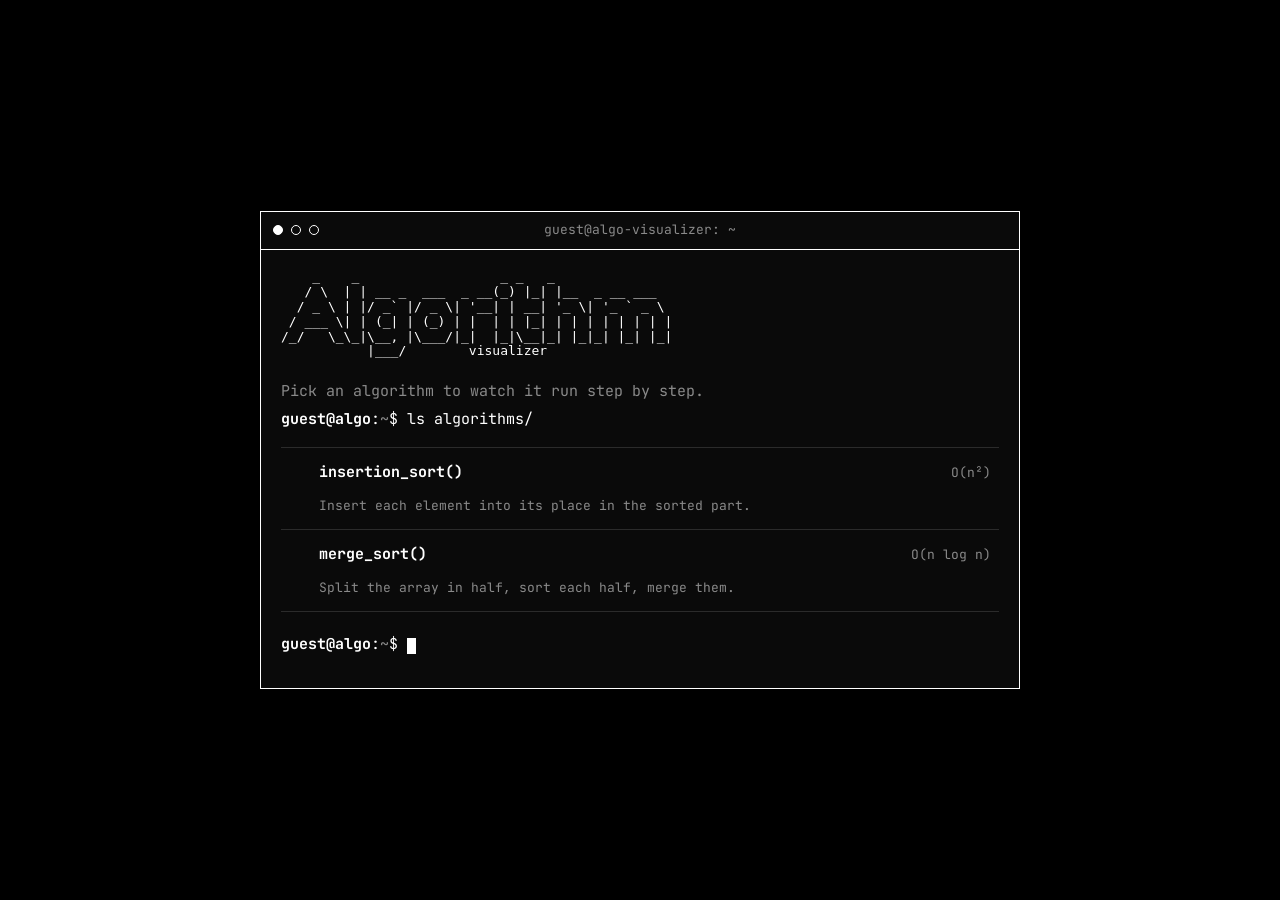
==== index.html @ 6cd5d875 "feat: add landing page with insertion_sort() and merge_sort() menu" ====
<!doctype html>
<html lang="en">
  <head>
    <meta charset="UTF-8" />
    <meta name="viewport" content="width=device-width, initial-scale=1" />
    <title>Algorithm Visualizer</title>
    <meta
      name="description"
      content="Minimal, interactive sorting & selection algorithm visualizer."
    />
    <link rel="preconnect" href="https://fonts.googleapis.com" />
    <link rel="preconnect" href="https://fonts.gstatic.com" crossorigin />
    <link
      href="https://fonts.googleapis.com/css2?family=JetBrains+Mono:wght@400;700&display=swap"
      rel="stylesheet"
    />
    <link rel="stylesheet" href="css/style.css" />
  </head>
  <body>
    <main class="terminal">
      <div class="titlebar">
        <span class="dot"></span><span class="dot"></span
        ><span class="dot"></span>
        <span class="title">guest@algo-visualizer: ~</span>
      </div>

      <div class="screen">
        <pre class="banner" aria-label="Algorithm Visualizer">
    _    _                  _ _   _
   / \  | | __ _  ___  _ __(_) |_| |__  _ __ ___
  / _ \ | |/ _` |/ _ \| '__| | __| '_ \| '_ ` _ \
 / ___ \| | (_| | (_) | |  | | |_| | | | | | | | |
/_/   \_\_|\__, |\___/|_|  |_|\__|_| |_|_| |_| |_|
           |___/        visualizer</pre
        >

        <p class="dim">Pick an algorithm to watch it run step by step.</p>

        <p class="prompt">
          <span class="user">guest@algo</span>:<span class="path">~</span>$ ls
          algorithms/
        </p>

        <ul class="algo-list">
          <li>
            <a class="algo-link" href="insertion-sort.html">
              <span class="caret">&gt;</span>
              <span class="name">insertion_sort()</span>
              <span class="meta">O(n²)</span>
              <span class="desc"
                >Insert each element into its place in the sorted part.</span
              >
            </a>
          </li>
          <li>
            <a class="algo-link" href="merge-sort.html">
              <span class="caret">&gt;</span>
              <span class="name">merge_sort()</span>
              <span class="meta">O(n log n)</span>
              <span class="desc"
                >Split the array in half, sort each half, merge them.</span
              >
            </a>
          </li>
        </ul>

        <p class="prompt">
          <span class="user">guest@algo</span>:<span class="path">~</span>$
          <span class="cursor" aria-hidden="true"></span>
        </p>
      </div>
    </main>
  </body>
</html>
---- css/style.css ----
/* Algorithm Visualizer - terminal theme (black & white) */

:root {
  --bg: #000;
  --fg: #fff;
  --dim: #8a8a8a;
  --line: #2b2b2b;
  --panel: #0a0a0a;
  --font: "JetBrains Mono", ui-monospace, "SF Mono", Menlo, Consolas, "Liberation Mono", monospace;
}

* { box-sizing: border-box; }

html, body { height: 100%; }

body {
  margin: 0;
  background: var(--bg);
  color: var(--fg);
  font-family: var(--font);
  font-size: 15px;
  line-height: 1.6;
  display: flex;
  align-items: center;
  justify-content: center;
  padding: 24px 16px;
}

a { color: inherit; text-decoration: none; }

:focus-visible {
  outline: 2px solid var(--fg);
  outline-offset: 3px;
}

/* ---------- terminal window ---------- */
.terminal {
  width: 100%;
  max-width: 760px;
  border: 1px solid var(--fg);
  background: var(--panel);
}

.titlebar {
  display: flex;
  align-items: center;
  gap: 8px;
  padding: 8px 12px;
  border-bottom: 1px solid var(--fg);
  color: var(--dim);
  font-size: 13px;
}

.titlebar .dot {
  width: 10px;
  height: 10px;
  border: 1px solid var(--fg);
  border-radius: 50%;
}

.titlebar .dot:first-child { background: var(--fg); }

.titlebar .title {
  margin-left: auto;
  margin-right: auto;
  padding-right: 54px; /* visually center against the dots */
  white-space: nowrap;
  overflow: hidden;
  text-overflow: ellipsis;
}

.screen { padding: 20px 20px 28px; }

.screen p { margin: 0 0 4px; }

.prompt { color: var(--fg); }
.prompt .user { font-weight: 700; }
.prompt .path { color: var(--dim); }
.dim { color: var(--dim); }

/* ---------- banner ---------- */
.banner {
  margin: 0 0 20px;
  font-size: clamp(8px, 2.2vw, 13px);
  line-height: 1.15;
  white-space: pre;
  overflow: hidden;
}

/* ---------- algorithm list ---------- */
.algo-list {
  list-style: none;
  margin: 16px 0 20px;
  padding: 0;
  border-top: 1px solid var(--line);
}

.algo-list li { border-bottom: 1px solid var(--line); }

.algo-link {
  display: grid;
  grid-template-columns: 2ch 1fr auto;
  gap: 12px;
  align-items: baseline;
  padding: 12px 8px;
}

.algo-link .caret { visibility: hidden; }
.algo-link .name { font-weight: 700; }
.algo-link .meta { color: var(--dim); font-size: 13px; }
.algo-link .desc {
  grid-column: 2 / 4;
  color: var(--dim);
  font-size: 13px;
}

.algo-link:hover,
.algo-link:focus-visible {
  background: var(--fg);
  color: var(--bg);
  outline-offset: -2px;
}

.algo-link:hover .meta,
.algo-link:hover .desc,
.algo-link:focus-visible .meta,
.algo-link:focus-visible .desc { color: #333; }

.algo-link:hover .caret,
.algo-link:focus-visible .caret { visibility: visible; }

/* ---------- cursor ---------- */
.cursor {
  display: inline-block;
  width: 0.6em;
  height: 1.1em;
  background: var(--fg);
  vertical-align: text-bottom;
  animation: blink 1s steps(1) infinite;
}

@keyframes blink { 50% { opacity: 0; } }

@media (prefers-reduced-motion: reduce) {
  .cursor { animation: none; }
}

/* ---------- small screens ---------- */
@media (max-width: 480px) {
  body { font-size: 14px; padding: 12px 8px; align-items: flex-start; }
  .screen { padding: 16px 12px 24px; }
  .algo-link { grid-template-columns: 2ch 1fr; }
  .algo-link .meta { grid-column: 2; }
  .algo-link .desc { grid-column: 2; }
}
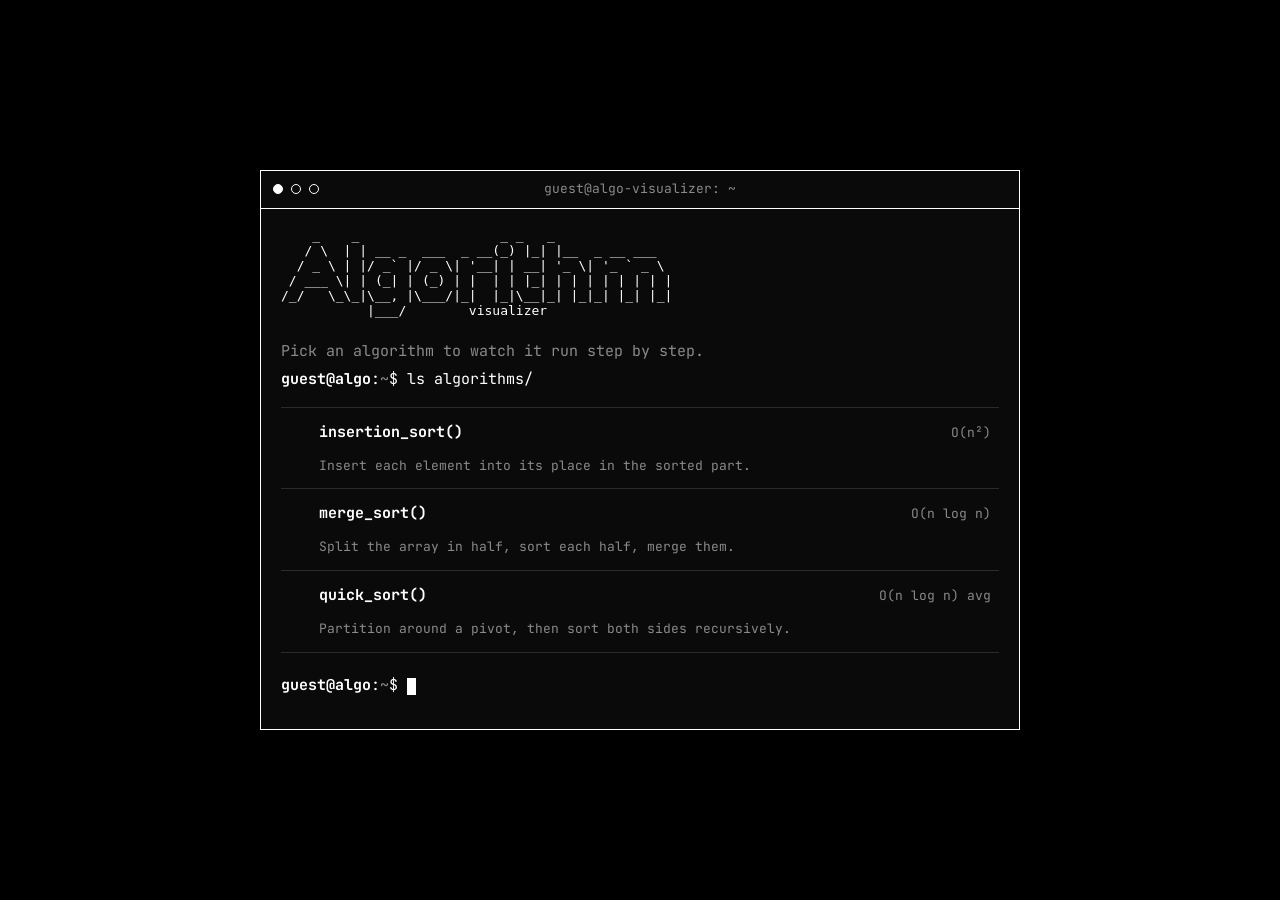
==== commit 42b6ca3f: "feat(index): add quick_sort() to the algorithm menu" ====
--- a/index.html
+++ b/index.html
@@ -62,6 +62,14 @@
               >
             </a>
           </li>
+        <li>
+          <a class="algo-link" href="quick-sort.html">
+            <span class="caret">&gt;</span>
+            <span class="name">quick_sort()</span>
+            <span class="meta">O(n log n) avg</span>
+            <span class="desc">Partition around a pivot, then sort both sides recursively.</span>
+          </a>
+        </li>
         </ul>
 
         <p class="prompt">
